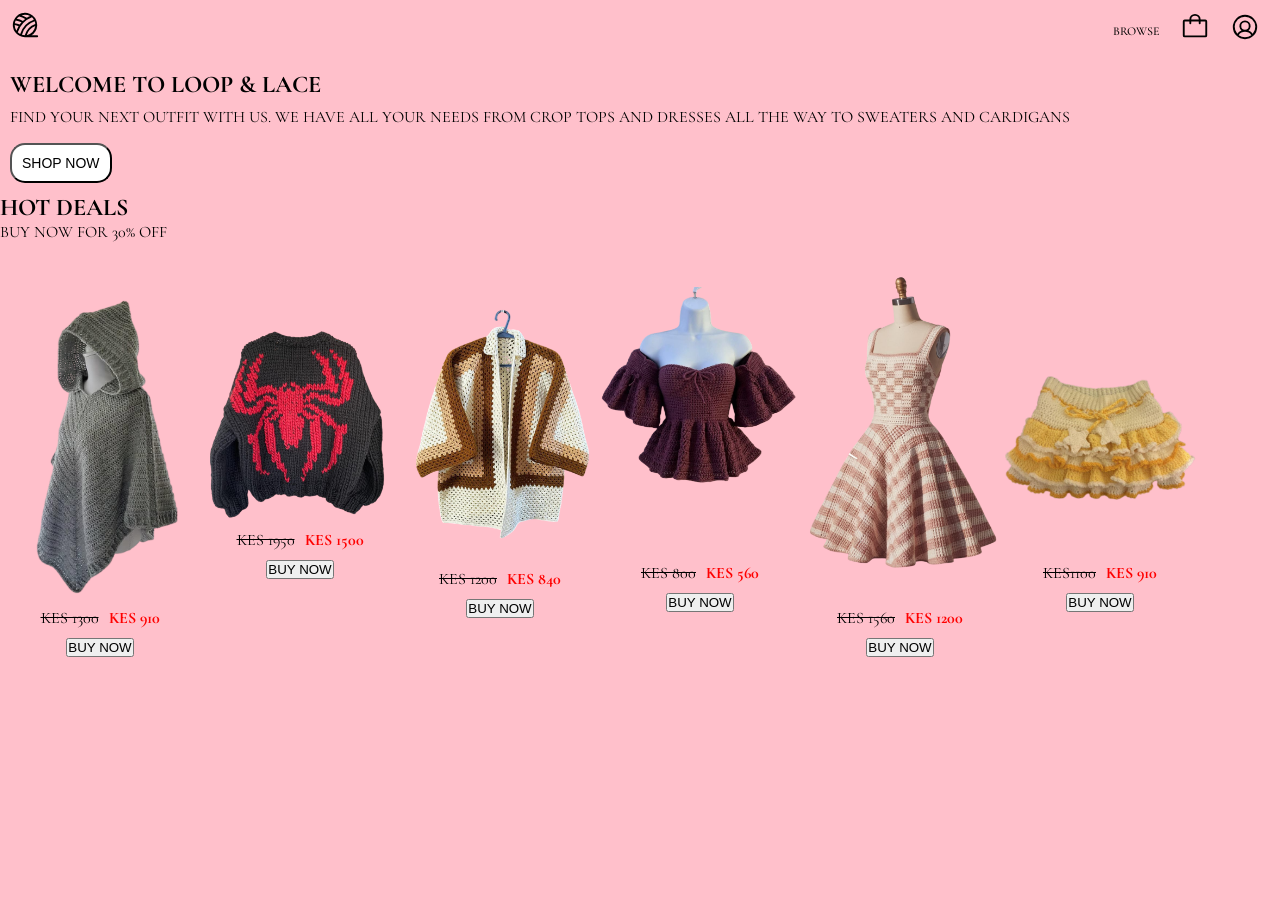
==== index.html @ 39c88b54 "Initial Commit" ====
<!DOCTYPE html>
<html lang="en">
<head>
    <meta charset="UTF-8">
    <meta name="viewport" content="width=device-width, initial-scale=1.0">
    <link rel="stylesheet" href="style.css">
    <title>LOOP & LACE</title>
</head>
<body>
    <main>
        <header id="navigation-bar">
            <h1><img class="logo" src="images/yarn.svg" alt="Loop & Lace"></h1>
            <!-- <p>LOOP & LACE</p> -->
            <nav class="navbar">
                <ul>
                    <li><a href="#browse">BROWSE</a></li>
                    <li><a href="#cart"><svg class="main-svgs" xmlns="http://www.w3.org/2000/svg" width="32" height="32" fill="currentColor" viewBox="0 0 256 256"><path d="M216,64H176a48,48,0,0,0-96,0H40A16,16,0,0,0,24,80V200a16,16,0,0,0,16,16H216a16,16,0,0,0,16-16V80A16,16,0,0,0,216,64ZM128,32a32,32,0,0,1,32,32H96A32,32,0,0,1,128,32Zm88,168H40V80H80V96a8,8,0,0,0,16,0V80h64V96a8,8,0,0,0,16,0V80h40Z"></path></svg></a></li>
                    <li><a href="#account"><svg class="main-svgs" xmlns="http://www.w3.org/2000/svg" width="32" height="32" fill="currentColor" viewBox="0 0 256 256"><path d="M128,24A104,104,0,1,0,232,128,104.11,104.11,0,0,0,128,24ZM74.08,197.5a64,64,0,0,1,107.84,0,87.83,87.83,0,0,1-107.84,0ZM96,120a32,32,0,1,1,32,32A32,32,0,0,1,96,120Zm97.76,66.41a79.66,79.66,0,0,0-36.06-28.75,48,48,0,1,0-59.4,0,79.66,79.66,0,0,0-36.06,28.75,88,88,0,1,1,131.52,0Z"></path></svg></a></li>
                </ul>
            </nav>
        </header>

        <section id="hero-section">
           <!-- <img src="images/crotchet-cardigan.jpg" alt="A crotcheted Cardigan"> -->
           <div class="hero">
            <h2>WELCOME TO LOOP & LACE</h2>
            <p>FIND YOUR NEXT OUTFIT WITH US. WE HAVE ALL YOUR NEEDS FROM CROP TOPS AND DRESSES ALL THE WAY TO SWEATERS AND CARDIGANS</p>
           </div> 
           <button class="shop-button">SHOP NOW</button>
        </section>

        <section class="product-price">
            <h2>HOT DEALS</h2>
            <p>BUY NOW FOR 30% OFF</p>
            <div class="products">
                <div class="product">
                    <img src="images/hooded-poncho.png" alt="Hooded Poncho">
                    <div class="prices">
                        <p class="old-price">KES 1300</p><p class="new-price">KES 910</p>
                    </div>
                    <button>BUY NOW</button>
                </div>

                <div class="product">
                    <img src="images/spider-cardigan.png" alt="Spider Cardigan">
                    <div class="prices">
                        <p class="old-price">KES 1950</p><p class="new-price">KES 1500</p>
                    </div>
                    <button>BUY NOW</button>
                </div>

                <div class="product">
                    <img src="images/unisex-cardigan.png" alt="Unisex Cardigan">
                    <div class="prices">
                        <p class="old-price">KES 1200</p><p class="new-price">KES 840</p>
                    </div>
                    <button>BUY NOW</button>
                </div>   

                <div class="product">
                    <img src="images/romantic-babydoll-top.png" alt="Romantic Babydoll Top">
                    <div class="prices">
                        <p class="old-price">KES 800</p><p class="new-price">KES 560</p>
                    </div>
                    <button>BUY NOW</button>
                </div>

                <div class="product">
                    <img src="images/checkered-dress.png" alt="Checkered Dress">
                    <div class="prices">
                        <p class="old-price">KES 1560</p><p class="new-price">KES 1200</p>
                    </div>
                    <button>BUY NOW</button>
                </div>

                <div class="product">
                    <img src="images/ruffle-skirt.png" alt="Ruffle Skirt">
                    <div class="prices">
                        <p class="old-price">KES1100</p><p class="new-price">KES 910</p>
                    </div>
                    <button>BUY NOW</button>
                </div> 
            </div> 
        </section>
    </main>
</body>
</html>
---- style.css ----
@import url('https://fonts.googleapis.com/css2?family=Cormorant+Garamond:ital,wght@0,300..700;1,300..700&display=swap');

*{
    margin: 0;
    padding: 0;
    box-sizing: border-box;
}

body{
    font-family: "Cormorant Garamond", serif;
    background-color: pink;
}

#navigation-bar{
    display: flex;
    flex-direction: row;
    justify-content: space-between;
    align-items: center;
    padding: 10px;
    /* background-color: aqua; */
}

/* #navigation-bar p{
    margin-left: 0;
    margin-right: auto;
    padding-left: 2px;
    font-size: 0.7em;
} */

.logo{
    width:30px;
    height:30px;
}


.navbar ul{
    list-style: none;
    display: flex;
    align-items: center;
    gap: 20px;
    margin-left: auto;
    margin-right: 10px;
}

.navbar a{
    text-decoration: none;
    color: black;
    font-weight: 500;
    font-size: 12px;
}

.main-svgs{
    width: 30px;
    height: 30px;
}

.navbar a:hover{
    color: rgb(191, 148, 40);
    transition: 0.2s;
}

svg{
    color: rgb(1, 1, 1);
}

svg:hover{
    color: rgb(191, 148, 40);
}

#hero-section{
    display: flex;
    flex-direction: column;
    justify-content: flex-start;
    align-items: flex-start;
    line-height: 2em;
    flex-wrap: wrap;
    margin: 10px;
}

.shop-button{
    margin-top: 10px;
    padding: 10px;
    border-radius: 15px;
    background-color: white;
    font-size: 14px;
}

.products{
    display: flex;
    align-items: center;
    flex-wrap: wrap;
    /* gap: 20px; */
}

.product{
    display: flex;
    flex-direction: column;
    align-items: center;
}

.product img{
    width: 200px;
    height: auto;
    align-items: center;
    justify-content: center;
    margin: auto 0;
}


.prices{
    display: flex;
    justify-content: center;
    gap: 10px;
    margin: 10px 0;
}



.old-price{
    color: black;
    text-decoration: line-through;
}

.new-price{
    color: red;
    font-weight: bold;
}
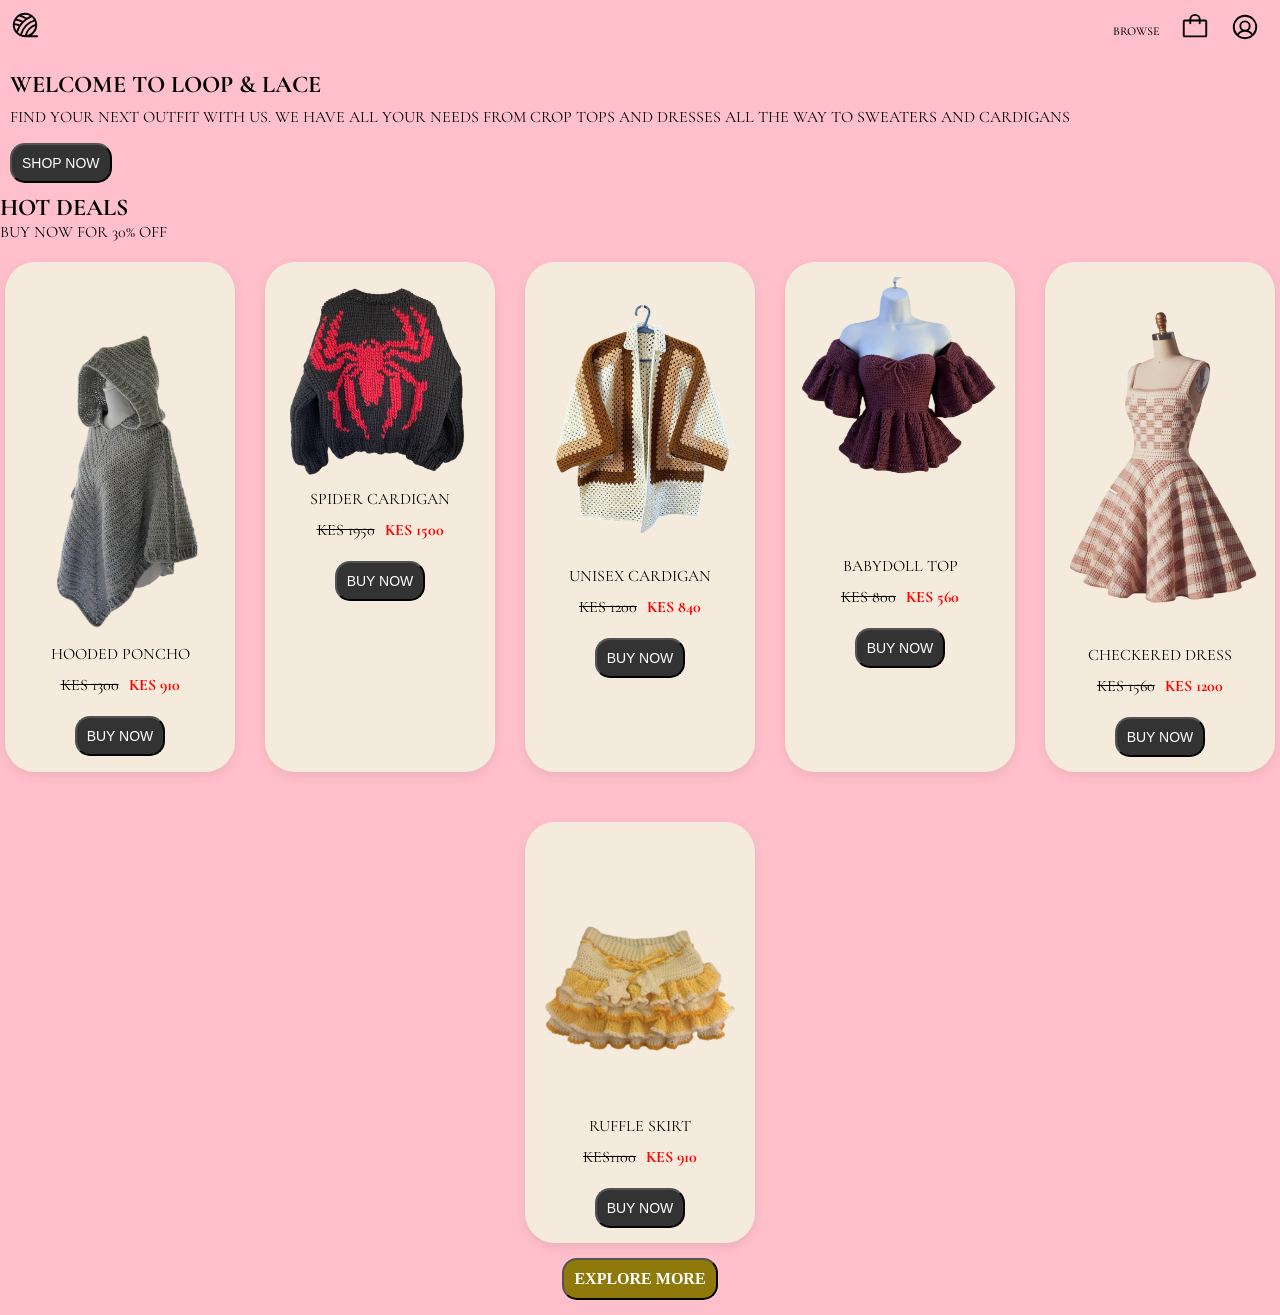
==== commit fc1f364a: "updated" ====
--- a/index.html
+++ b/index.html
@@ -15,7 +15,7 @@
                 <ul>
                     <li><a href="#browse">BROWSE</a></li>
                     <li><a href="#cart"><svg class="main-svgs" xmlns="http://www.w3.org/2000/svg" width="32" height="32" fill="currentColor" viewBox="0 0 256 256"><path d="M216,64H176a48,48,0,0,0-96,0H40A16,16,0,0,0,24,80V200a16,16,0,0,0,16,16H216a16,16,0,0,0,16-16V80A16,16,0,0,0,216,64ZM128,32a32,32,0,0,1,32,32H96A32,32,0,0,1,128,32Zm88,168H40V80H80V96a8,8,0,0,0,16,0V80h64V96a8,8,0,0,0,16,0V80h40Z"></path></svg></a></li>
-                    <li><a href="#account"><svg class="main-svgs" xmlns="http://www.w3.org/2000/svg" width="32" height="32" fill="currentColor" viewBox="0 0 256 256"><path d="M128,24A104,104,0,1,0,232,128,104.11,104.11,0,0,0,128,24ZM74.08,197.5a64,64,0,0,1,107.84,0,87.83,87.83,0,0,1-107.84,0ZM96,120a32,32,0,1,1,32,32A32,32,0,0,1,96,120Zm97.76,66.41a79.66,79.66,0,0,0-36.06-28.75,48,48,0,1,0-59.4,0,79.66,79.66,0,0,0-36.06,28.75,88,88,0,1,1,131.52,0Z"></path></svg></a></li>
+                    <li><a href="account-login-sign-up.html"><svg class="main-svgs" xmlns="http://www.w3.org/2000/svg" width="32" height="32" fill="currentColor" viewBox="0 0 256 256"><path d="M128,24A104,104,0,1,0,232,128,104.11,104.11,0,0,0,128,24ZM74.08,197.5a64,64,0,0,1,107.84,0,87.83,87.83,0,0,1-107.84,0ZM96,120a32,32,0,1,1,32,32A32,32,0,0,1,96,120Zm97.76,66.41a79.66,79.66,0,0,0-36.06-28.75,48,48,0,1,0-59.4,0,79.66,79.66,0,0,0-36.06,28.75,88,88,0,1,1,131.52,0Z"></path></svg></a></li>
                 </ul>
             </nav>
         </header>
@@ -35,52 +35,59 @@
             <div class="products">
                 <div class="product">
                     <img src="images/hooded-poncho.png" alt="Hooded Poncho">
+                    <p class="product-title">HOODED PONCHO</p>
                     <div class="prices">
                         <p class="old-price">KES 1300</p><p class="new-price">KES 910</p>
                     </div>
-                    <button>BUY NOW</button>
+                    <button class="shop-button">BUY NOW</button>
                 </div>
 
                 <div class="product">
                     <img src="images/spider-cardigan.png" alt="Spider Cardigan">
+                    <p class="product-title">SPIDER CARDIGAN</p>
                     <div class="prices">
                         <p class="old-price">KES 1950</p><p class="new-price">KES 1500</p>
                     </div>
-                    <button>BUY NOW</button>
+                    <button class="shop-button">BUY NOW</button>
                 </div>
 
                 <div class="product">
                     <img src="images/unisex-cardigan.png" alt="Unisex Cardigan">
+                    <p class="product-title">UNISEX CARDIGAN</p>
                     <div class="prices">
                         <p class="old-price">KES 1200</p><p class="new-price">KES 840</p>
                     </div>
-                    <button>BUY NOW</button>
+                    <button class="shop-button">BUY NOW</button>
                 </div>   
 
                 <div class="product">
                     <img src="images/romantic-babydoll-top.png" alt="Romantic Babydoll Top">
+                    <p class="product-title">BABYDOLL TOP</p>
                     <div class="prices">
                         <p class="old-price">KES 800</p><p class="new-price">KES 560</p>
                     </div>
-                    <button>BUY NOW</button>
+                    <button class="shop-button">BUY NOW</button>
                 </div>
 
                 <div class="product">
                     <img src="images/checkered-dress.png" alt="Checkered Dress">
+                    <p class="product-title">CHECKERED DRESS</p>
                     <div class="prices">
                         <p class="old-price">KES 1560</p><p class="new-price">KES 1200</p>
                     </div>
-                    <button>BUY NOW</button>
+                    <button class="shop-button">BUY NOW</button>
                 </div>
 
                 <div class="product">
                     <img src="images/ruffle-skirt.png" alt="Ruffle Skirt">
+                    <p class="product-title">RUFFLE SKIRT</p>
                     <div class="prices">
                         <p class="old-price">KES1100</p><p class="new-price">KES 910</p>
                     </div>
-                    <button>BUY NOW</button>
+                    <button class="shop-button">BUY NOW</button>
                 </div> 
             </div> 
+            <button class="explore-more">EXPLORE MORE</button>
         </section>
     </main>
 </body>
--- a/style.css
+++ b/style.css
@@ -81,40 +81,47 @@
     margin-top: 10px;
     padding: 10px;
     border-radius: 15px;
-    background-color: white;
+    background-color: #333333;
+    color: white;
     font-size: 14px;
 }
 
 .products{
     display: flex;
-    align-items: center;
+    justify-content: center;
     flex-wrap: wrap;
-    /* gap: 20px; */
+    gap: 30px;
 }
 
 .product{
+    margin-top: 20px;
     display: flex;
     flex-direction: column;
     align-items: center;
+    padding: 15px;
+    background: #F5EBDD;
+    border-radius: 30px;
+    box-shadow: 0 4px 12px rgba(0,0,0,0.08)
 }
 
 .product img{
     width: 200px;
     height: auto;
-    align-items: center;
-    justify-content: center;
-    margin: auto 0;
 }
 
 
 .prices{
     display: flex;
+    flex-direction: row;
+    align-items: center;
     justify-content: center;
     gap: 10px;
-    margin: 10px 0;
+    margin: 11px 0;
 }
 
-
+.product-title{
+    margin-top: 12px;
+}
 
 .old-price{
     color: black;
@@ -126,3 +133,14 @@
     font-weight: bold;
 }
 
+.explore-more{
+    display: block;
+    margin: 15px auto;
+    padding: 10px;
+    border-radius: 15px;
+    font-family: "Cormorant Gomorand", serif;
+    font-size: 16px;
+    font-weight: bold;
+    color: white;
+    background-color:#8f790b;
+}
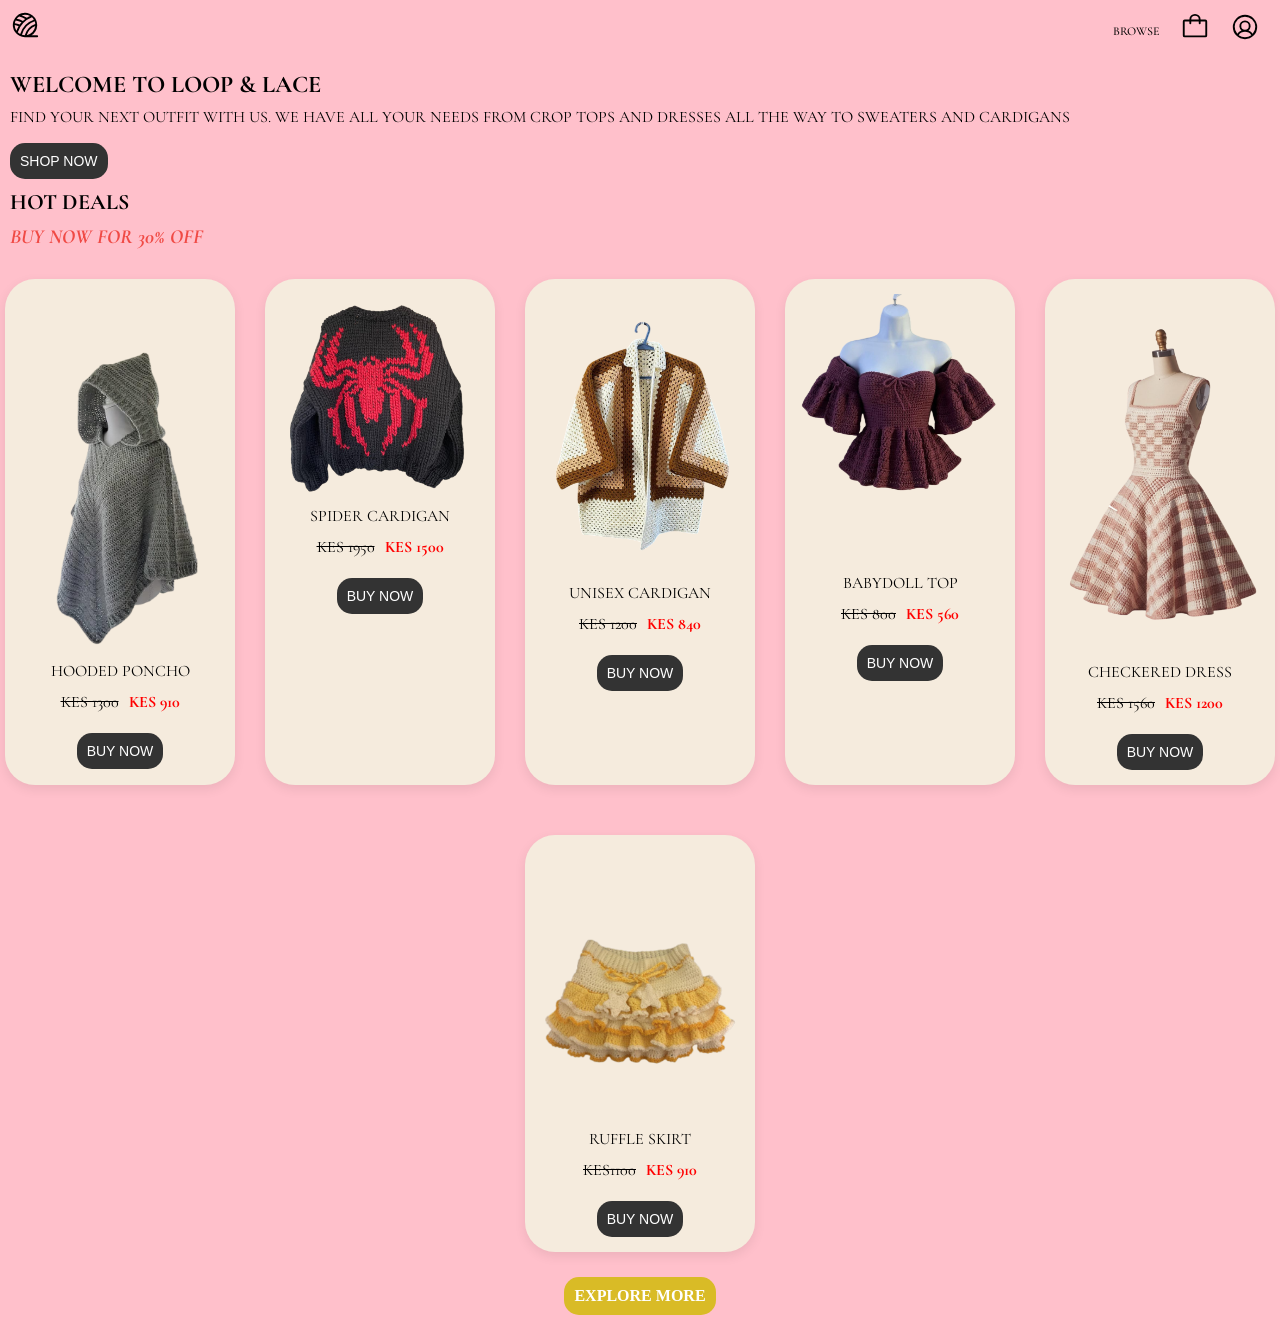
==== commit 6c33dbe9: "updated" ====
--- a/index.html
+++ b/index.html
@@ -21,7 +21,6 @@
         </header>
 
         <section id="hero-section">
-           <!-- <img src="images/crotchet-cardigan.jpg" alt="A crotcheted Cardigan"> -->
            <div class="hero">
             <h2>WELCOME TO LOOP & LACE</h2>
             <p>FIND YOUR NEXT OUTFIT WITH US. WE HAVE ALL YOUR NEEDS FROM CROP TOPS AND DRESSES ALL THE WAY TO SWEATERS AND CARDIGANS</p>
@@ -30,8 +29,8 @@
         </section>
 
         <section class="product-price">
-            <h2>HOT DEALS</h2>
-            <p>BUY NOW FOR 30% OFF</p>
+            <h2 class="deals">HOT DEALS</h2>
+            <p class="deals-info">BUY NOW FOR 30% OFF</p>
             <div class="products">
                 <div class="product">
                     <img src="images/hooded-poncho.png" alt="Hooded Poncho">
--- a/style.css
+++ b/style.css
@@ -80,11 +80,27 @@
 .shop-button{
     margin-top: 10px;
     padding: 10px;
+    border: none;
     border-radius: 15px;
     background-color: #333333;
     color: white;
     font-size: 14px;
 }
+
+.deals{
+    margin: 10px;
+    font-size: 22px;
+}
+
+.deals-info{
+    margin: 10px;
+    font-weight: bold;
+    font-size: 20px;
+    font-style: italic;
+    color: rgba(234, 25, 14, 0.708);
+}
+
+
 
 .products{
     display: flex;
@@ -135,12 +151,14 @@
 
 .explore-more{
     display: block;
-    margin: 15px auto;
+    margin: 25px auto;
     padding: 10px;
+    border: none;
+    text-align: center;
     border-radius: 15px;
     font-family: "Cormorant Gomorand", serif;
     font-size: 16px;
     font-weight: bold;
     color: white;
-    background-color:#8f790b;
+    background-color:#d9bb26;
 }
